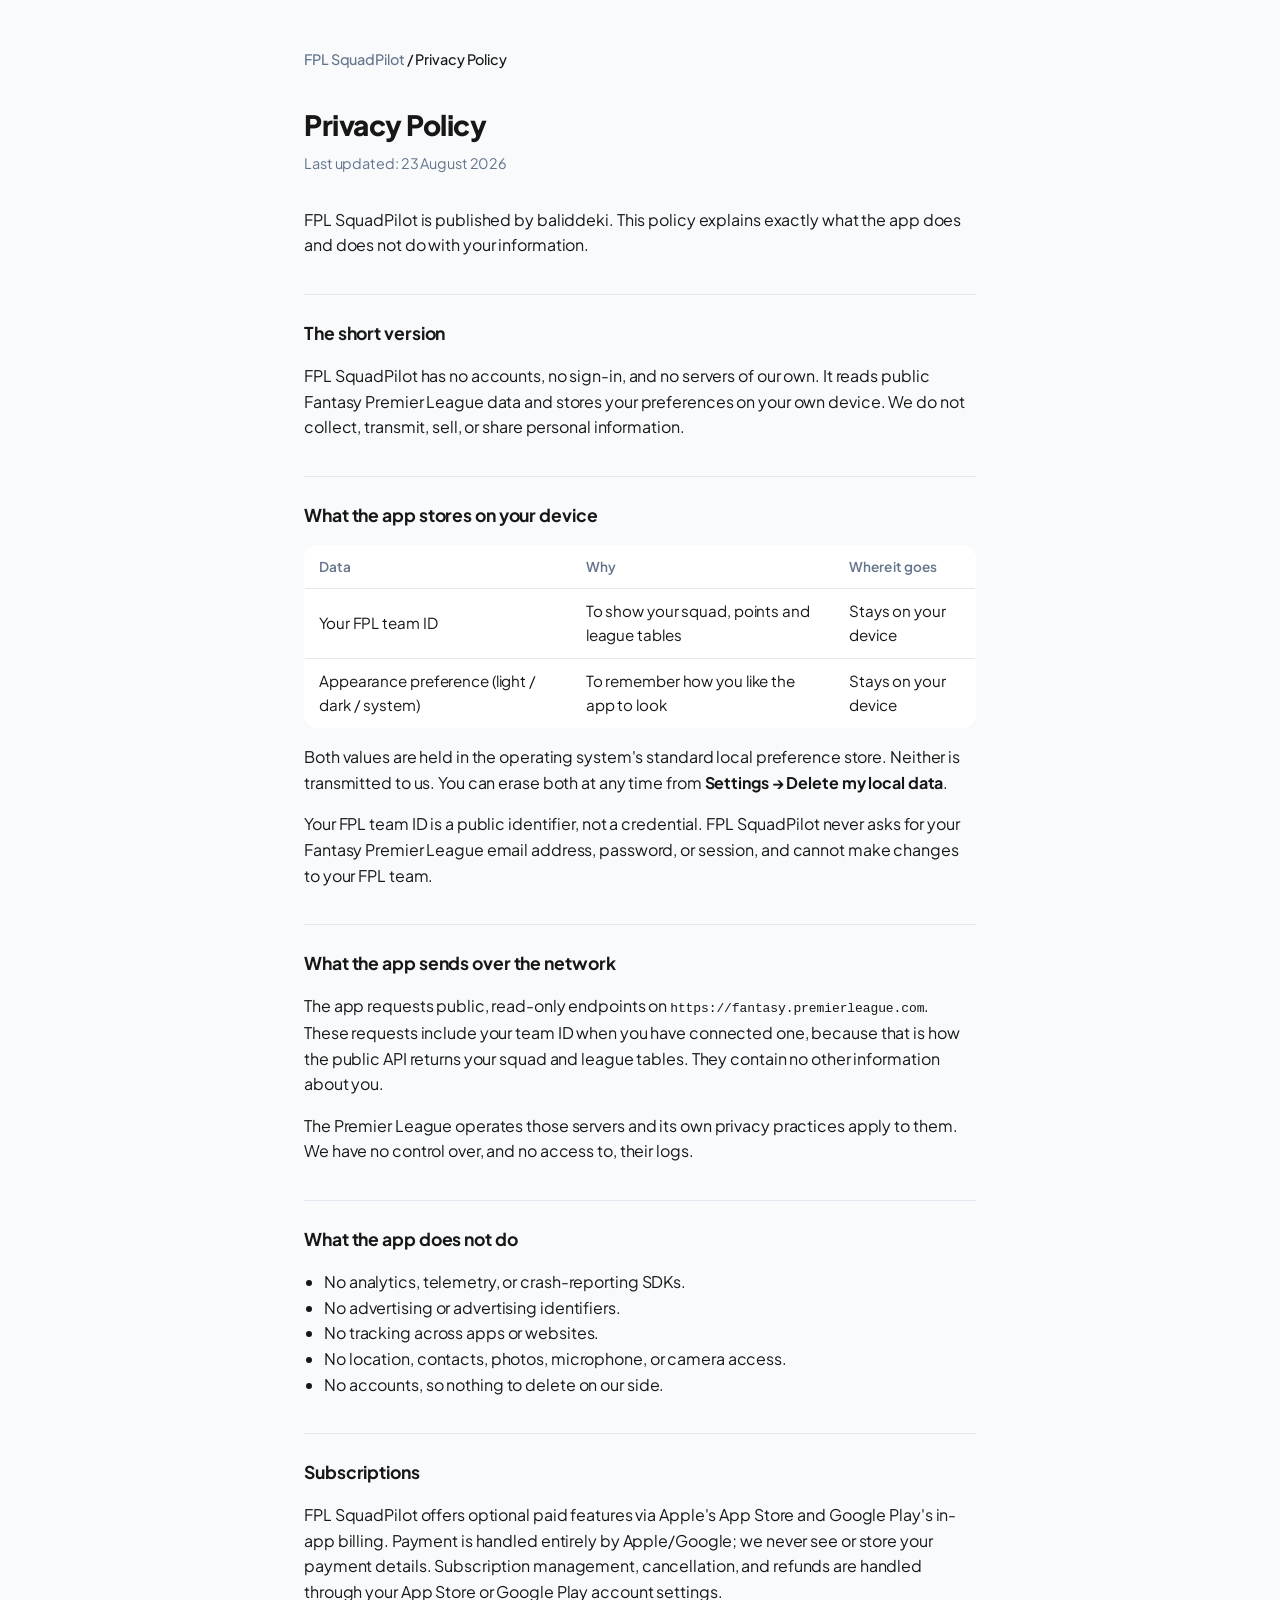
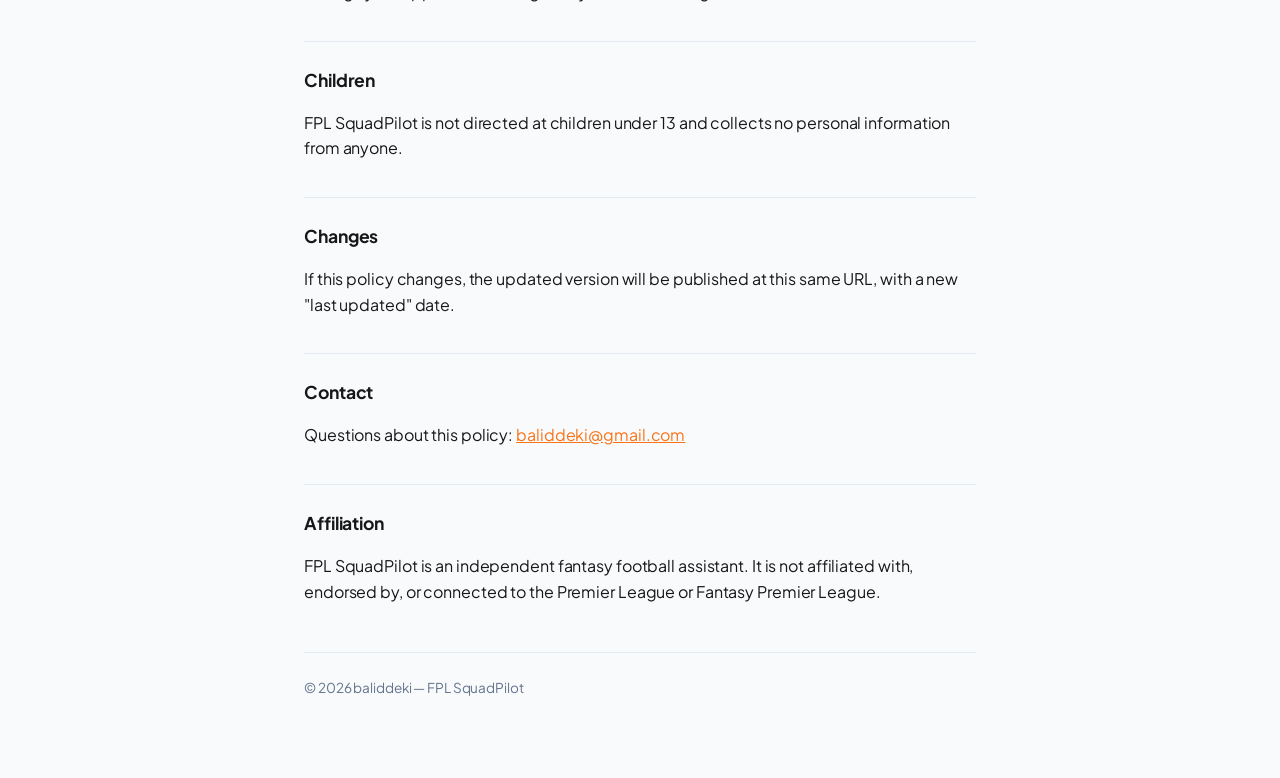
==== privacy.html @ 9e74aabc "Add privacy, terms, and support pages for FPL SquadPilot" ====
<!doctype html>
<html lang="en">
<head>
<meta charset="utf-8">
<meta name="viewport" content="width=device-width, initial-scale=1">
<title>Privacy Policy — FPL SquadPilot</title>
<link rel="stylesheet" href="style.css">
</head>
<body>
<main>
  <nav class="crumbs"><a href="index.html">FPL SquadPilot</a> / Privacy Policy</nav>
  <h1>Privacy Policy</h1>
  <p class="updated">Last updated: 23 August 2026</p>

  <p>FPL SquadPilot is published by baliddeki. This policy explains exactly
  what the app does and does not do with your information.</p>

  <h2>The short version</h2>
  <p>FPL SquadPilot has no accounts, no sign-in, and no servers of our own. It
  reads public Fantasy Premier League data and stores your preferences on
  your own device. We do not collect, transmit, sell, or share personal
  information.</p>

  <h2>What the app stores on your device</h2>
  <table>
    <tr><th>Data</th><th>Why</th><th>Where it goes</th></tr>
    <tr><td>Your FPL team ID</td><td>To show your squad, points and league tables</td><td>Stays on your device</td></tr>
    <tr><td>Appearance preference (light / dark / system)</td><td>To remember how you like the app to look</td><td>Stays on your device</td></tr>
  </table>
  <p>Both values are held in the operating system's standard local preference
  store. Neither is transmitted to us. You can erase both at any time from
  <strong>Settings → Delete my local data</strong>.</p>
  <p>Your FPL team ID is a public identifier, not a credential. FPL
  SquadPilot never asks for your Fantasy Premier League email address,
  password, or session, and cannot make changes to your FPL team.</p>

  <h2>What the app sends over the network</h2>
  <p>The app requests public, read-only endpoints on
  <code>https://fantasy.premierleague.com</code>. These requests include your
  team ID when you have connected one, because that is how the public API
  returns your squad and league tables. They contain no other information
  about you.</p>
  <p>The Premier League operates those servers and its own privacy practices
  apply to them. We have no control over, and no access to, their logs.</p>

  <h2>What the app does not do</h2>
  <ul>
    <li>No analytics, telemetry, or crash-reporting SDKs.</li>
    <li>No advertising or advertising identifiers.</li>
    <li>No tracking across apps or websites.</li>
    <li>No location, contacts, photos, microphone, or camera access.</li>
    <li>No accounts, so nothing to delete on our side.</li>
  </ul>

  <h2>Subscriptions</h2>
  <p>FPL SquadPilot offers optional paid features via Apple's App Store and
  Google Play's in-app billing. Payment is handled entirely by Apple/Google;
  we never see or store your payment details. Subscription management,
  cancellation, and refunds are handled through your App Store or Google
  Play account settings.</p>

  <h2>Children</h2>
  <p>FPL SquadPilot is not directed at children under 13 and collects no
  personal information from anyone.</p>

  <h2>Changes</h2>
  <p>If this policy changes, the updated version will be published at this
  same URL, with a new "last updated" date.</p>

  <h2>Contact</h2>
  <p>Questions about this policy: <a href="mailto:baliddeki@gmail.com">baliddeki@gmail.com</a></p>

  <h2>Affiliation</h2>
  <p>FPL SquadPilot is an independent fantasy football assistant. It is not
  affiliated with, endorsed by, or connected to the Premier League or Fantasy
  Premier League.</p>

  <footer>&copy; 2026 baliddeki — FPL SquadPilot</footer>
</main>
</body>
</html>
---- style.css ----
@import url('https://fonts.googleapis.com/css2?family=Plus+Jakarta+Sans:wght@500;600;700;800&display=swap');

:root {
  color-scheme: light dark;
  /* Light mode — matches AppTheme.light(): scaffold gray-50, surface white,
     ink black-90, muted text gray-500, border gray-200, brand orange-500. */
  --bg: #f8fafc;
  --surface: #ffffff;
  --fg: #171717;
  --muted: #64748b;
  --border: #e2e8f0;
  --accent: #f97316;
  --accent-ink: #ffffff;
}

@media (prefers-color-scheme: dark) {
  :root {
    /* Dark mode — matches AppTheme.dark(): scaffold black-100, surface
       black-90, ink white, muted text gray-400, border #2A2A2A, brand
       orange-400 (lighter for contrast on dark, as the app does). */
    --bg: #0a0a0a;
    --surface: #171717;
    --fg: #ffffff;
    --muted: #94a3b8;
    --border: #2a2a2a;
    --accent: #fb923c;
    --accent-ink: #0a0a0a;
  }
}

* {
  box-sizing: border-box;
}

body {
  margin: 0;
  background: var(--bg);
  color: var(--fg);
  font-family: 'Plus Jakarta Sans', -apple-system, BlinkMacSystemFont, "Segoe UI", Roboto, Helvetica, Arial, sans-serif;
  line-height: 1.6;
  letter-spacing: -0.1px;
}

main {
  max-width: 720px;
  margin: 0 auto;
  padding: 48px 24px 80px;
}

h1 {
  font-size: 1.75rem;
  font-weight: 800;
  letter-spacing: -0.5px;
  margin-bottom: 4px;
}

h2 {
  font-size: 1.1rem;
  font-weight: 700;
  margin-top: 2.25rem;
  border-top: 1px solid var(--border);
  padding-top: 1.5rem;
}

.updated {
  color: var(--muted);
  font-size: 0.9rem;
  margin-top: 0;
  margin-bottom: 2rem;
}

nav.crumbs {
  font-size: 0.9rem;
  margin-bottom: 2rem;
  font-weight: 500;
}

nav.crumbs a {
  color: var(--muted);
  text-decoration: none;
}

nav.crumbs a:hover {
  color: var(--accent);
}

a {
  color: var(--accent);
}

ul {
  padding-left: 1.25rem;
}

table {
  width: 100%;
  border-collapse: collapse;
  margin: 1rem 0;
  background: var(--surface);
  border: 1px solid var(--border);
  border-radius: 14px;
  overflow: hidden;
}

th, td {
  text-align: left;
  padding: 10px 14px;
  border-bottom: 1px solid var(--border);
  font-size: 0.95rem;
}

tr:last-child td {
  border-bottom: none;
}

th {
  color: var(--muted);
  font-weight: 600;
  font-size: 0.85rem;
}

.draft-note {
  background: color-mix(in srgb, var(--accent) 12%, var(--surface));
  border: 1px solid color-mix(in srgb, var(--accent) 35%, transparent);
  border-radius: 14px;
  padding: 14px 16px;
  font-size: 0.9rem;
  margin-bottom: 2rem;
}

footer {
  margin-top: 3rem;
  padding-top: 1.5rem;
  border-top: 1px solid var(--border);
  color: var(--muted);
  font-size: 0.85rem;
}
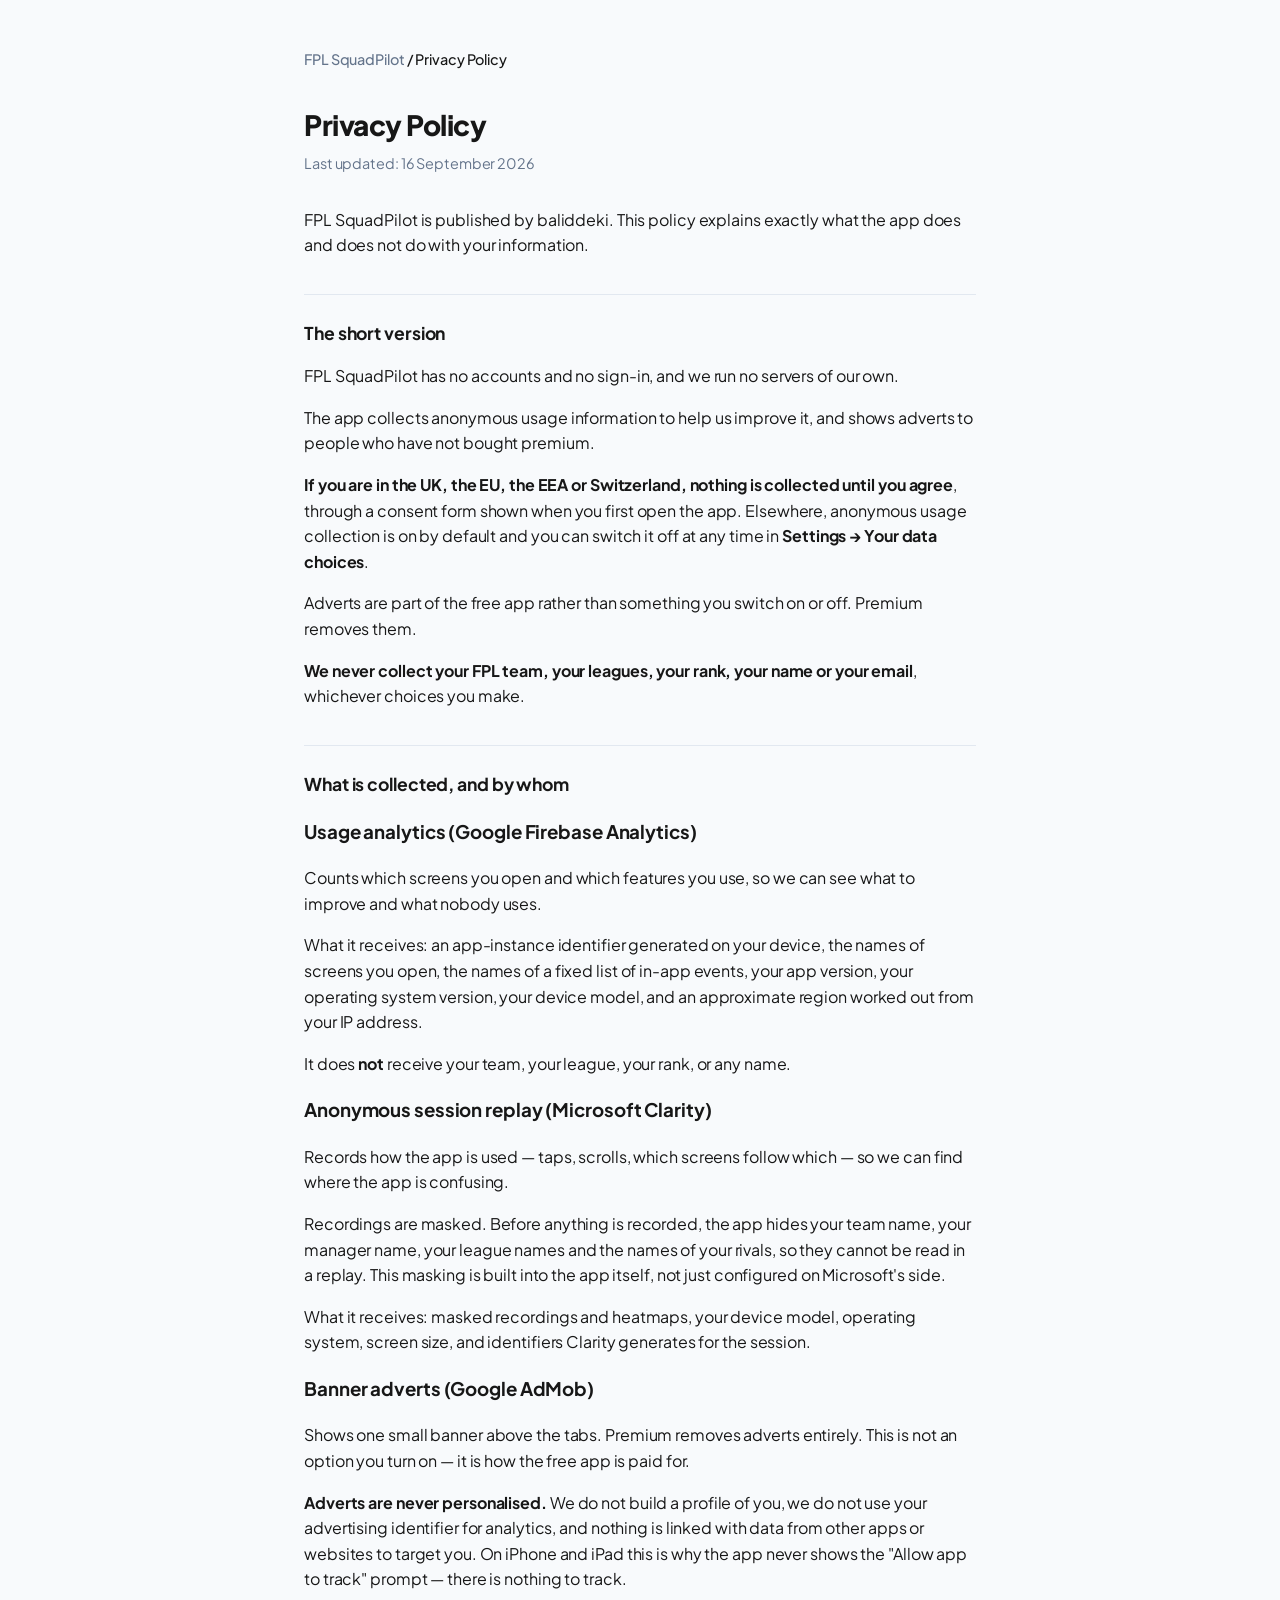
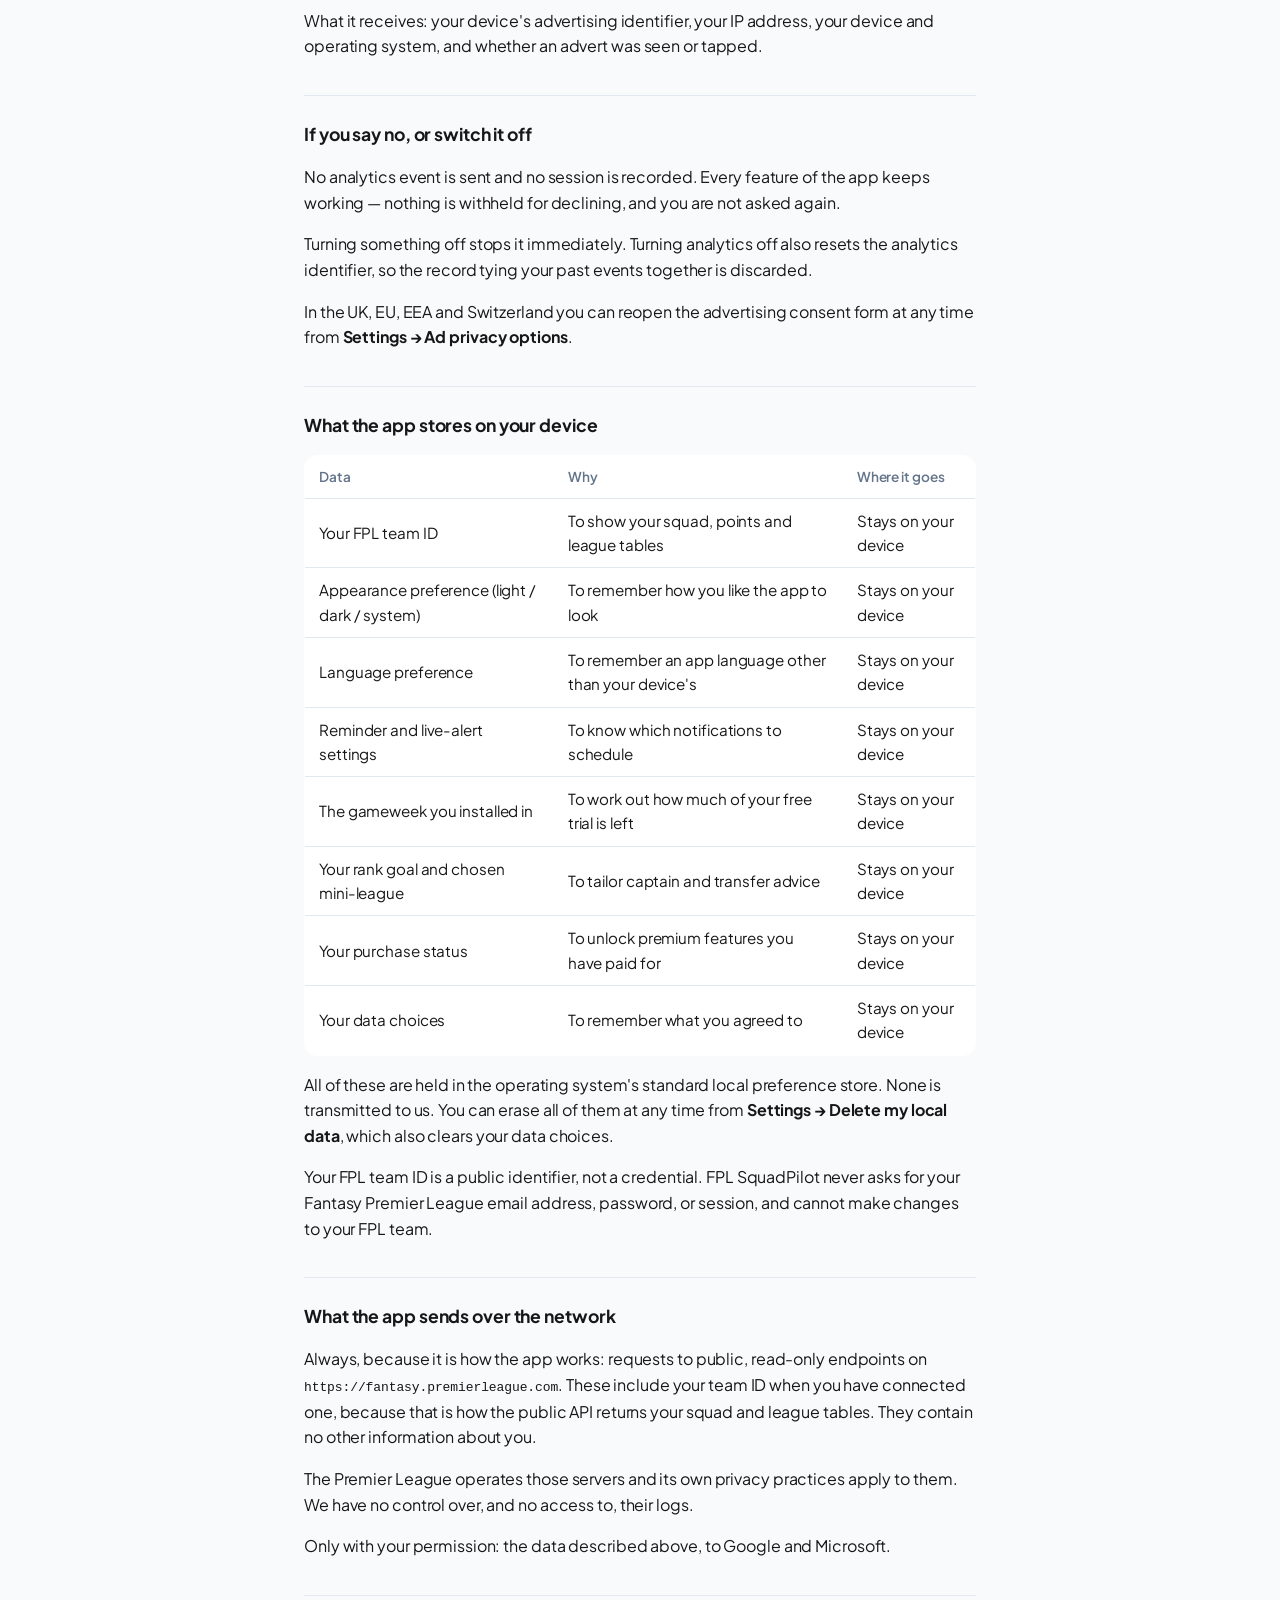
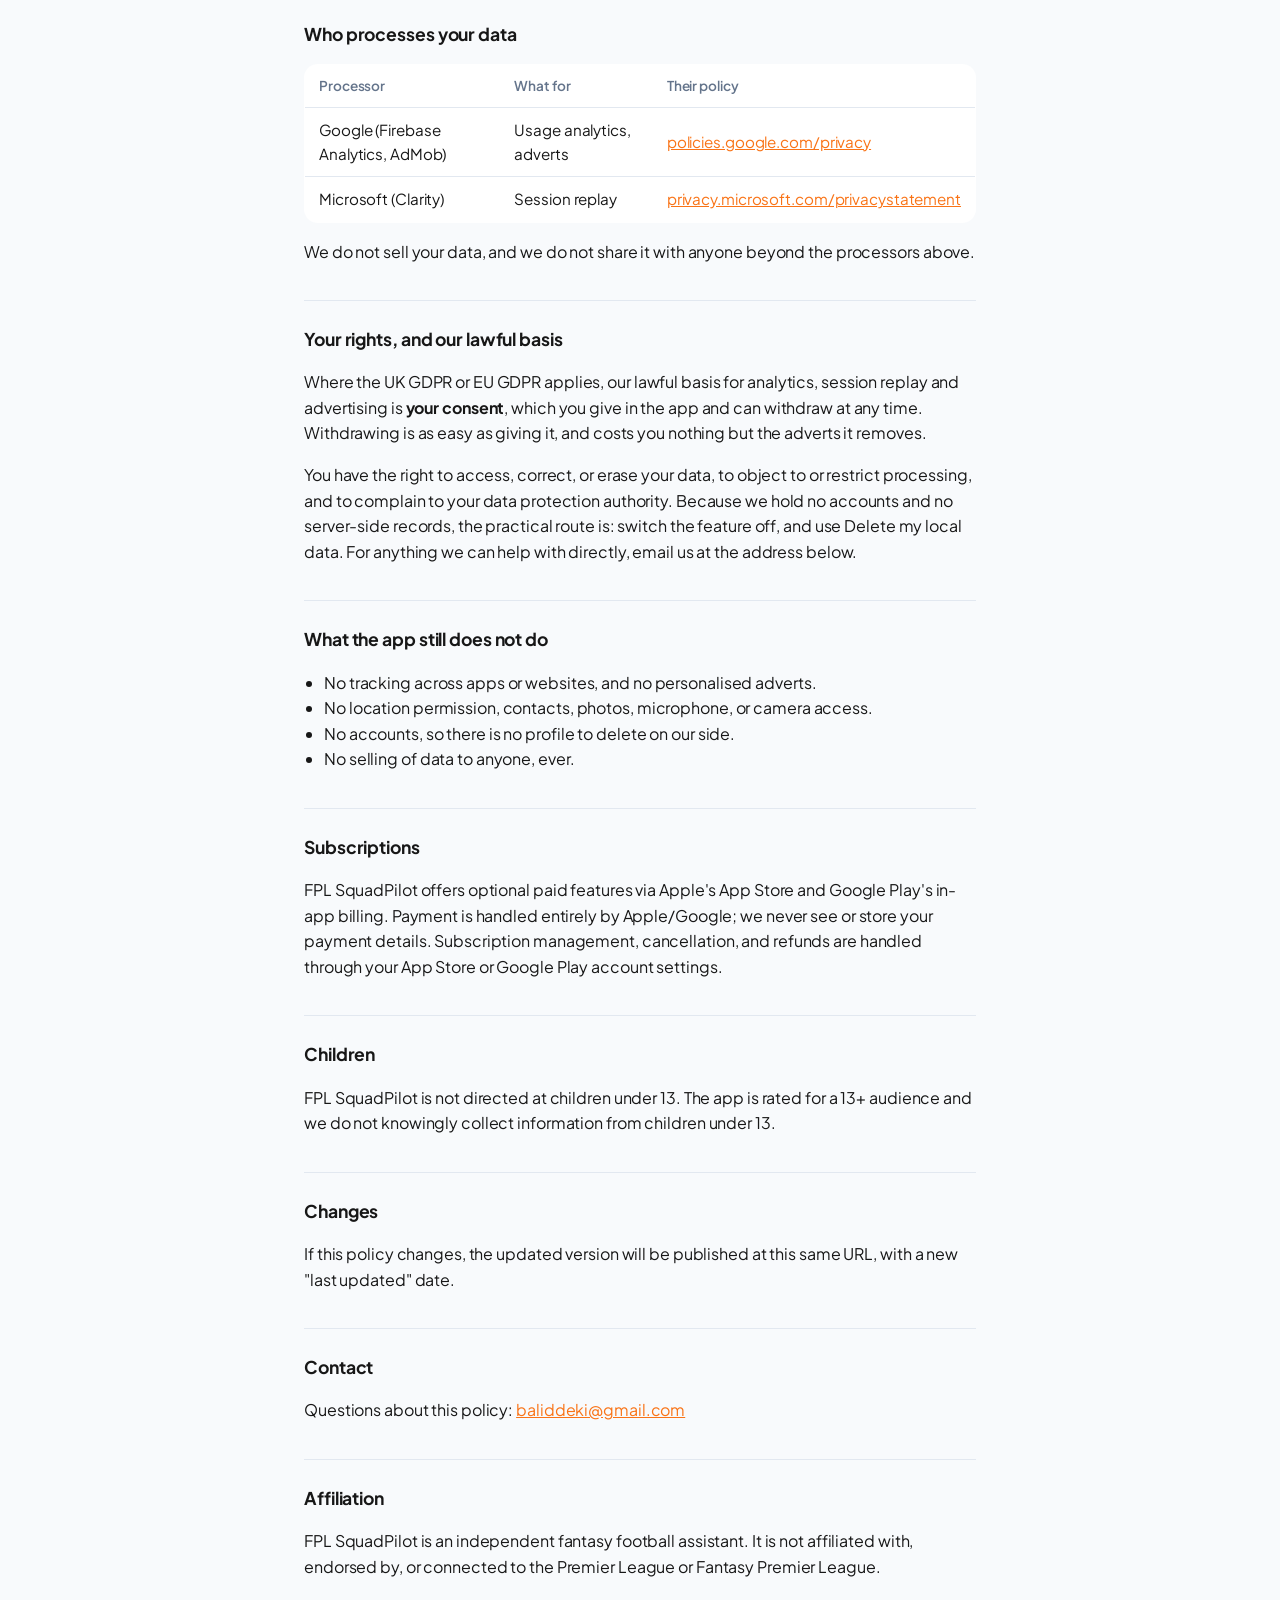
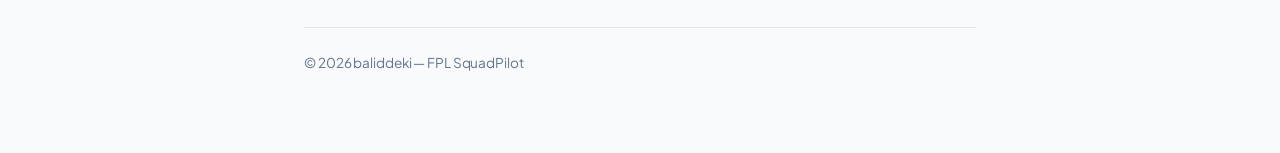
==== commit 98ba6f28: "docs: update privacy, terms and support for analytics and ads The app now uses Firebase Analytics, m" ====
--- a/privacy.html
+++ b/privacy.html
@@ -10,46 +10,129 @@
 <main>
   <nav class="crumbs"><a href="index.html">FPL SquadPilot</a> / Privacy Policy</nav>
   <h1>Privacy Policy</h1>
-  <p class="updated">Last updated: 23 August 2026</p>
+  <p class="updated">Last updated: 16 September 2026</p>
 
   <p>FPL SquadPilot is published by baliddeki. This policy explains exactly
   what the app does and does not do with your information.</p>
 
   <h2>The short version</h2>
-  <p>FPL SquadPilot has no accounts, no sign-in, and no servers of our own. It
-  reads public Fantasy Premier League data and stores your preferences on
-  your own device. We do not collect, transmit, sell, or share personal
-  information.</p>
+  <p>FPL SquadPilot has no accounts and no sign-in, and we run no servers of
+  our own.</p>
+  <p>The app collects anonymous usage information to help us improve it, and
+  shows adverts to people who have not bought premium.</p>
+  <p><strong>If you are in the UK, the EU, the EEA or Switzerland, nothing is
+  collected until you agree</strong>, through a consent form shown when you
+  first open the app. Elsewhere, anonymous usage collection is on by default
+  and you can switch it off at any time in
+  <strong>Settings → Your data choices</strong>.</p>
+  <p>Adverts are part of the free app rather than something you switch on or
+  off. Premium removes them.</p>
+  <p><strong>We never collect your FPL team, your leagues, your rank, your
+  name or your email</strong>, whichever choices you make.</p>
+
+  <h2>What is collected, and by whom</h2>
+
+  <h3>Usage analytics (Google Firebase Analytics)</h3>
+  <p>Counts which screens you open and which features you use, so we can see
+  what to improve and what nobody uses.</p>
+  <p>What it receives: an app-instance identifier generated on your device,
+  the names of screens you open, the names of a fixed list of in-app events,
+  your app version, your operating system version, your device model, and an
+  approximate region worked out from your IP address.</p>
+  <p>It does <strong>not</strong> receive your team, your league, your rank,
+  or any name.</p>
+
+  <h3>Anonymous session replay (Microsoft Clarity)</h3>
+  <p>Records how the app is used — taps, scrolls, which screens follow which
+  — so we can find where the app is confusing.</p>
+  <p>Recordings are masked. Before anything is recorded, the app hides your
+  team name, your manager name, your league names and the names of your
+  rivals, so they cannot be read in a replay. This masking is built into the
+  app itself, not just configured on Microsoft's side.</p>
+  <p>What it receives: masked recordings and heatmaps, your device model,
+  operating system, screen size, and identifiers Clarity generates for the
+  session.</p>
+
+  <h3>Banner adverts (Google AdMob)</h3>
+  <p>Shows one small banner above the tabs. Premium removes adverts entirely.
+  This is not an option you turn on — it is how the free app is paid for.</p>
+  <p><strong>Adverts are never personalised.</strong> We do not build a
+  profile of you, we do not use your advertising identifier for analytics,
+  and nothing is linked with data from other apps or websites to target you.
+  On iPhone and iPad this is why the app never shows the "Allow app to track"
+  prompt — there is nothing to track.</p>
+  <p>What it receives: your device's advertising identifier, your IP address,
+  your device and operating system, and whether an advert was seen or
+  tapped.</p>
+
+  <h2>If you say no, or switch it off</h2>
+  <p>No analytics event is sent and no session is recorded. Every feature of
+  the app keeps working — nothing is withheld for declining, and you are not
+  asked again.</p>
+  <p>Turning something off stops it immediately. Turning analytics off also
+  resets the analytics identifier, so the record tying your past events
+  together is discarded.</p>
+  <p>In the UK, EU, EEA and Switzerland you can reopen the advertising
+  consent form at any time from
+  <strong>Settings → Ad privacy options</strong>.</p>
 
   <h2>What the app stores on your device</h2>
   <table>
     <tr><th>Data</th><th>Why</th><th>Where it goes</th></tr>
     <tr><td>Your FPL team ID</td><td>To show your squad, points and league tables</td><td>Stays on your device</td></tr>
     <tr><td>Appearance preference (light / dark / system)</td><td>To remember how you like the app to look</td><td>Stays on your device</td></tr>
+    <tr><td>Language preference</td><td>To remember an app language other than your device's</td><td>Stays on your device</td></tr>
+    <tr><td>Reminder and live-alert settings</td><td>To know which notifications to schedule</td><td>Stays on your device</td></tr>
+    <tr><td>The gameweek you installed in</td><td>To work out how much of your free trial is left</td><td>Stays on your device</td></tr>
+    <tr><td>Your rank goal and chosen mini-league</td><td>To tailor captain and transfer advice</td><td>Stays on your device</td></tr>
+    <tr><td>Your purchase status</td><td>To unlock premium features you have paid for</td><td>Stays on your device</td></tr>
+    <tr><td>Your data choices</td><td>To remember what you agreed to</td><td>Stays on your device</td></tr>
   </table>
-  <p>Both values are held in the operating system's standard local preference
-  store. Neither is transmitted to us. You can erase both at any time from
-  <strong>Settings → Delete my local data</strong>.</p>
+  <p>All of these are held in the operating system's standard local
+  preference store. None is transmitted to us. You can erase all of them at
+  any time from <strong>Settings → Delete my local data</strong>, which also
+  clears your data choices.</p>
   <p>Your FPL team ID is a public identifier, not a credential. FPL
   SquadPilot never asks for your Fantasy Premier League email address,
   password, or session, and cannot make changes to your FPL team.</p>
 
   <h2>What the app sends over the network</h2>
-  <p>The app requests public, read-only endpoints on
-  <code>https://fantasy.premierleague.com</code>. These requests include your
-  team ID when you have connected one, because that is how the public API
-  returns your squad and league tables. They contain no other information
+  <p>Always, because it is how the app works: requests to public, read-only
+  endpoints on <code>https://fantasy.premierleague.com</code>. These include
+  your team ID when you have connected one, because that is how the public
+  API returns your squad and league tables. They contain no other information
   about you.</p>
   <p>The Premier League operates those servers and its own privacy practices
   apply to them. We have no control over, and no access to, their logs.</p>
+  <p>Only with your permission: the data described above, to Google and
+  Microsoft.</p>
 
-  <h2>What the app does not do</h2>
+  <h2>Who processes your data</h2>
+  <table>
+    <tr><th>Processor</th><th>What for</th><th>Their policy</th></tr>
+    <tr><td>Google (Firebase Analytics, AdMob)</td><td>Usage analytics, adverts</td><td><a href="https://policies.google.com/privacy">policies.google.com/privacy</a></td></tr>
+    <tr><td>Microsoft (Clarity)</td><td>Session replay</td><td><a href="https://privacy.microsoft.com/privacystatement">privacy.microsoft.com/privacystatement</a></td></tr>
+  </table>
+  <p>We do not sell your data, and we do not share it with anyone beyond the
+  processors above.</p>
+
+  <h2>Your rights, and our lawful basis</h2>
+  <p>Where the UK GDPR or EU GDPR applies, our lawful basis for analytics,
+  session replay and advertising is <strong>your consent</strong>, which you
+  give in the app and can withdraw at any time. Withdrawing is as easy as
+  giving it, and costs you nothing but the adverts it removes.</p>
+  <p>You have the right to access, correct, or erase your data, to object to
+  or restrict processing, and to complain to your data protection authority.
+  Because we hold no accounts and no server-side records, the practical route
+  is: switch the feature off, and use Delete my local data. For anything we
+  can help with directly, email us at the address below.</p>
+
+  <h2>What the app still does not do</h2>
   <ul>
-    <li>No analytics, telemetry, or crash-reporting SDKs.</li>
-    <li>No advertising or advertising identifiers.</li>
-    <li>No tracking across apps or websites.</li>
-    <li>No location, contacts, photos, microphone, or camera access.</li>
-    <li>No accounts, so nothing to delete on our side.</li>
+    <li>No tracking across apps or websites, and no personalised adverts.</li>
+    <li>No location permission, contacts, photos, microphone, or camera access.</li>
+    <li>No accounts, so there is no profile to delete on our side.</li>
+    <li>No selling of data to anyone, ever.</li>
   </ul>
 
   <h2>Subscriptions</h2>
@@ -60,8 +143,9 @@
   Play account settings.</p>
 
   <h2>Children</h2>
-  <p>FPL SquadPilot is not directed at children under 13 and collects no
-  personal information from anyone.</p>
+  <p>FPL SquadPilot is not directed at children under 13. The app is rated
+  for a 13+ audience and we do not knowingly collect information from
+  children under 13.</p>
 
   <h2>Changes</h2>
   <p>If this policy changes, the updated version will be published at this
